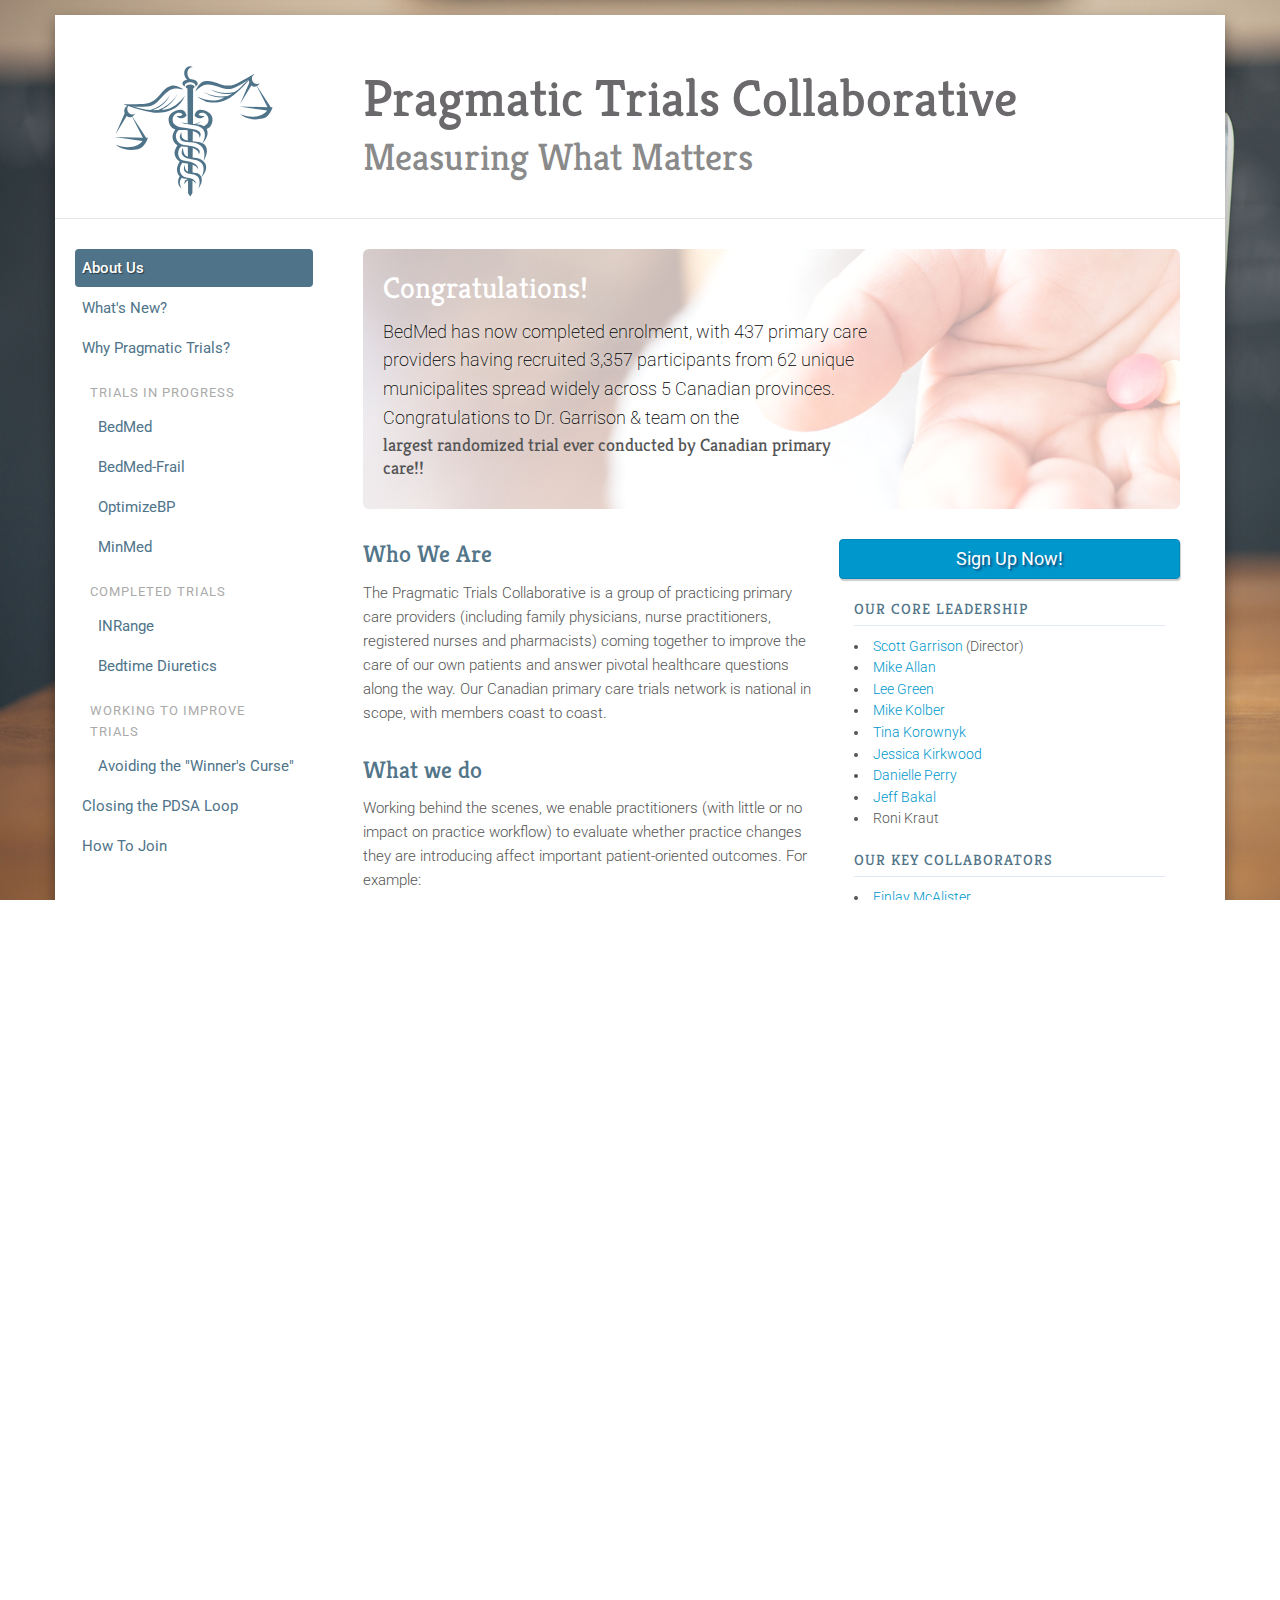
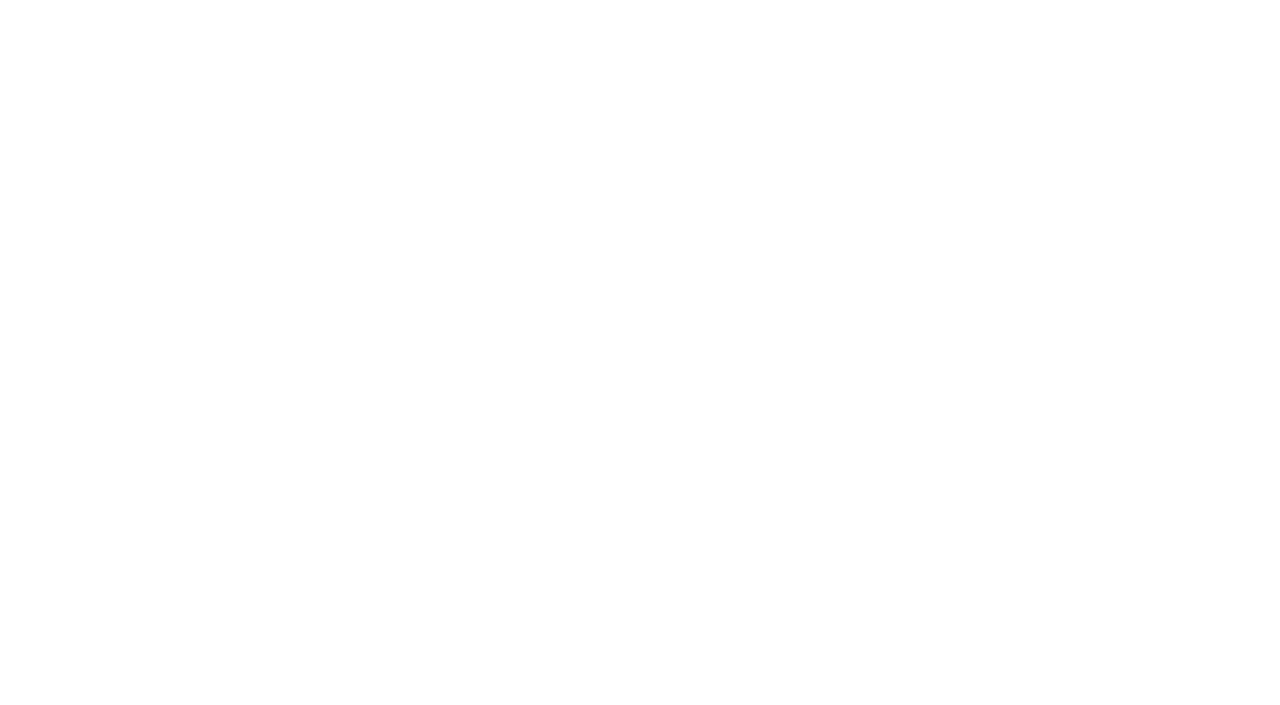
==== index.html @ c0966b06 "Update index.html" ====
<!DOCTYPE html>
<html lang="en">
  <head>
    <meta charset="utf-8">
    <meta http-equiv="X-UA-Compatible" content="IE=edge">
    <meta name="viewport" content="width=device-width, initial-scale=1">
    <title>Pragmatic Trials Collaborative</title>
    <meta name="description" content="A western Canadian group of primary care providers collaborating on pragmatic trials to evaluate practice changes on patient-oriented outcomes" />
    <meta name="author" content="Enhancing Alberta Primary Care Networks (EnACt)" />
    <link rel="shortcut icon" type="image/ico" href="/images/icon.ico" />
    <link href="https://maxcdn.bootstrapcdn.com/bootstrap/3.3.6/css/bootstrap.min.css" rel="stylesheet" media="screen">
    <link href="https://maxcdn.bootstrapcdn.com/font-awesome/4.6.3/css/font-awesome.min.css" rel="stylesheet" media="screen">
    <!--[if lt IE 9]>
      <script src="http://html5shiv.googlecode.com/svn/trunk/html5.js"></script>
      <script src="https://cdnjs.cloudflare.com/ajax/libs/respond.js/1.4.2/respond.min.js" integrity="sha512-qWVvreMuH9i0DrugcOtifxdtZVBBL0X75r9YweXsdCHtXUidlctw7NXg5KVP3ITPtqZ2S575A0wFkvgS2anqSA==" crossorigin="anonymous" referrerpolicy="no-referrer"></script>
    <![endif]-->
    <link href='https://fonts.googleapis.com/css?family=Roboto:400,700,500,300italic,400italic,500italic,700italic,300,200' rel='stylesheet' type='text/css'>
    <link href='https://fonts.googleapis.com/css?family=Kreon:400,300,700' rel='stylesheet' type='text/css'>
    <link href='/css/pragmatic.css' rel='stylesheet' type='text/css' media="screen,print">
    <link href='/css/pragmatic-print.css' rel='stylesheet' type='text/css' media="print">
  </head>
  <body>
    <div class="container">
      <div class="row header">
        <div class="logo col-sm-4 col-md-3">
          <img src="/images/caduceus.svg" />
        </div>
        <div class="col-sm-8 col-md-9">
          <h1>Pragmatic Trials&nbsp;Collaborative</h1>
          <h2>Measuring&nbsp;What&nbsp;Matters</h2>
        </div>
      </div>
      <div class="row">
        <div class="nav col-md-3 col-sm-4">
          <nav>
            <ul>
              <li class=" active"><a href="/">About Us</a></li>
              <li class=""><a href="/new/">What's New?</a></li>
              <li class=""><a href="/what/">Why Pragmatic Trials?</a></li>
              <li class="section-label">Trials In Progress</li>
              <li class="section-sub"><a href="/bedmed/">BedMed</a></li>
              <li class="section-sub"><a href="/bedmed-frail/">BedMed-Frail</a></li>
              <li class="section-sub"><a href="/optimizebp/">OptimizeBP</a></li>
              <li class="section-sub"><a href="/minmed/">MinMed</a></li>
              <li class="section-label">Completed Trials</li>
              <li class="section-sub"><a href="/inrange/">INRange</a></li>
              <li class="section-sub"><a href="/bedtime-diuretics/">Bedtime Diuretics</a></li>
              <li class="section-label">Working to Improve Trials</li>
              <li class="section-sub"><a href="/avoiding-the-curse/">Avoiding the &quot;Winner's Curse&quot;</a></li>
              <li class=""><a href="/pdsa/">Closing the PDSA Loop</a></li>
              <li class=""><a href="/join/">How To Join</a></li>
            </ul>
          </nav>
        </div>


        <div class="col-md-9 col-sm-8 content">
          <div class="row success">
            <div class="jumbotron">
              <h2>Congratulations!</h2>
              <p>BedMed has now completed enrolment, with 437 primary care providers having recruited 3,357 participants from 62 unique municipalites spread widely across 5 Canadian provinces. Congratulations to Dr. Garrison &amp; team on the <h4><strong>largest randomized trial ever conducted by Canadian primary care!!</strong></h4></p>
            </div>
          </div>
          <div class="row">
            <div class="col-md-7 pull-left" style="padding-left: 0">
              <h3>Who We Are</h3>
              <p>The Pragmatic Trials Collaborative is a group of practicing primary care providers (including family physicians, nurse practitioners, registered nurses and pharmacists) coming together to improve the care of our own patients and answer pivotal healthcare questions along the way. Our Canadian primary care trials network is national in scope, with members coast to coast.</p>
            </div>

            <div class="col-md-5 leadership pull-right">
              <div class="contact-button-wrap row">
                <a href="https://redcap.link/join_pragmatic_trials" target="ptc-contact" class="contact-button btn btn-info">Sign Up Now!</a>
              </div>
              <div class="link-list">
                <h3>Our Core Leadership</h3>
                <ul>
                  <li><a href="https://www.ualberta.ca/public-health/about/faculty-staff/adjunct-emeritus-faculty/garrison">Scott Garrison</a> (Director)</li>
                  <li><a href="https://peerevidence.ca/about-us/">Mike Allan</a></li>
                  <li><a href="http://www.med.ualberta.ca/about/people/lee-green">Lee Green</a></li>
                  <li><a href="http://www.med.ualberta.ca/about/people/michael-kolber">Mike Kolber</a></li>
                  <li><a href="http://www.med.ualberta.ca/about/people/tina-korownyk">Tina Korownyk</a></li>
                  <li><a href="https://peerevidence.ca/about-us/">Jessica Kirkwood</a></li>
                  <li><a href="https://peerevidence.ca/about-us/">Danielle Perry</a></li>
                  <li><a href="https://ca.linkedin.com/in/jeffbakal">Jeff Bakal</a></li>
                  <li>Roni Kraut</li>
                </ul>
              </div>
              <div class="link-list">
                <h3>Our Key Collaborators</h3>
                <ul>
                  <li><a href="https://thecvc.ca/about-us/bio/finlay-mcalister/" target="_blank">Finlay McAlister</a></li>
                  <li><a href="https://www.med.ualberta.ca/about/people/raj-padwal" target="_blank">Raj Padwal</a></li>
                  <li><a href="http://pharmsci.ubc.ca/directory/james-p-mccormack" target="_blank">James McCormack</a></li>
                  <li><a href="https://cpcssn.ca/regional-networks-2/manitoba/" target="_blank">Alex Singer</a></li>
                  <li><a href="http://umanitoba.ca/faculties/health_sciences/medicine/units/chs/faculty_and_staff/8714.html" target="_blank">Alan Katz</a></li>
                  <li><a href="https://chspr.ubc.ca/about/people/core-faculty/sabrina-wong/" target="_blank">Sabrina Wong</a></li>
                  <li><a href="https://chspr.ubc.ca/about/people/core-faculty/kim-mcgrail/" target="_blank">Kimberlyn McGrail</a></li>
                  <li><a href="https://www.dfcm.utoronto.ca/content/braden-oneill" target="_blank">Braden O'Neill</a></li>
                  <li><a href="https://www.dfcm.utoronto.ca/content/michelle-greiver" target="_blank">Michelle Greiver</a></li>
                </ul>
              </div>
              <div class="link-list">
                <h3>Our Partners</h3>
                <ul>
                  <li><a href="https://www.acfp.ca/" target="_blank">Alberta College of Family Physicians</a></li>
                  <li><a href="https://therapeuticseducation.org/about-tec/" target="_blank">Best Science Medicine</a></li>
                  <li><a href="http://hypertension.cochrane.org/" target="_blank">Cochrane Hypertension Review Group</a></li>
                  <li><a href="http://primarycareresearch.ca/" target="_blank">EnACt</a></li>
                  <li><a href="https://ualberta.ca/" target="_blank">University of Alberta</a></li>
                  <li><a href="http://www.ucalgary.ca/" target="_blank">University of Calgary</a></li>
                  <li><a href="http://www.vchri.ca/" target="_blank">Vancouver Coastal Health Research Institute</a></li>
                  <li><a href="https://peerevidence.ca/" target="_blank">PEER</a></li>
                  <li><a href="http://www.arcnetwork.ca/" target="_blank">ARC</a></li>
                  <li><a href="http://www.iccer.ca/" target="_blank">ICCER</a></li>
                  <li><a href="https://www.albertahealthservices.ca/" target="_blank">Alberta Health Services</a></li>
                </ul>
              </div>
            </div>
            <div class="col-md-7" style="padding-left: 0">
              <h3>What we do</h3>
              <p>Working behind the scenes, we enable practitioners (with little or no impact on practice workflow) to evaluate whether practice changes they are introducing affect important patient-oriented outcomes. For example:</p>
              <ul>
                <li>Does reducing polypharmacy in older adults lessen mortality? ...&nbsp;or prolong independence?</li>
                <li>Does changing blood pressure medication to bedtime reduce heart attacks and strokes? (A single study that needs confirmation suggests a better than 50% reduction in cardiovascular events if blood pressure meds are taken at bedtime)</li>
                <li>Should we be treating according to home blood pressures? (Instead of office readings)</li>
              </ul>
            </div>
          </div>

          <div class="row">
            <h3>How we do it</h3>
            <p>The outcomes that matter to patients and providers  (e.g. death, nursing home admission, hospitalization, hip fracture, stroke) are already reliably collected and held in electronic Ministry of Health databases. We have an arrangement with the Alberta SPOR Support Unit's data platform to analyse such outcomes (for consenting patients and providers in Alberta) and we are working on a similar partnership with government in other provinces. This removes the burden of data collection from care providers. We additionally perform (behind the scenes) all patient dialog, consenting and treatment allocation so that the health care team need only focus on implementing and managing the intervention. How this works is best demonstrated by example.</p>
          </div>

          <div class="row">
            <div class="example">
              <h4><strong>Example:</strong> Timing of Blood Pressure (BP) Medication</h4>
              <h5>(Is it true that taking BP meds at bedtime reduces mortality?)</h5>
              <hr />
              <ol class="steps">
                <li>We assist primary care providers by providing patient information which:
                  <ol>
                    <li>Describes what is known about the timing of blood pressure medication</li>
                    <li>Lets them know their provider is contemplating making this practice change; and</li>
                    <li>Provides OUR contact number for more information if patients are interested in being part of their provider's evaluation group.</li>
                  </ol>
                </li>
                <li>We dialog with interested patients, ensure they are eligible, and obtain written consent.</li>
                <li>Patients make a regular BP follow-up appointment with their provider and we allocate them beforehand to either 1) change to bedtime antihypertensive use, or 2) delay making that change (i.e. continue with AM medication use) until the evaluation period is finished.</li>
                <li>The primary care provider is told of the allocation when they enter the exam room. They make any necessary medication changes and follow-up as appropriate.</li>
                <li>Ministry of Health data is accessed at a later date (e.g. 2 years later) to determine differences in outcomes such as mortality / hospitalization / stroke / MI / hip fracture / and nursing home admission.</li>
              </ol>
            </div>

            <h4>It’s really that simple!</h4>
          </div>
        </div>
      </div>
    </div>
    <br /><br />
  </body>
</html>
---- css/pragmatic.css ----
html {
    height  : 100%;
    overflow: hidden;
}

body {
    height  : 100%;
    overflow: auto;
}

.success .jumbotron a {
    /*color: #cef1ff;*/
}

.success .jumbotron {
    background-image: url("/images/pills.jpg");
    background-position: 50% 20%;
    background-size: cover;
    padding-bottom: 20px;
    padding: 20px 38% 20px 20px;
    /*box-shadow: 0 -3px 4px 0 rgba(0, 30, 50, 0.2) inset;*/
}

.success .jumbotron > p {
    font-size: 18px;
    color: #000;
    text-shadow: none;
    text-shadow: 1px 1px 5px rgba(255, 255, 255, 0.8);
    /*1px 1px 1.5px rgba(0, 0, 0, 1.0);*/
    margin-bottom: 0;
}

.success .jumbotron > h2 {
    color: #fff;
    /*text-shadow: 1px 1px 1px rgba(0, 0, 0, 0.8);*/
}

.success .jumbotron > h2 > a {

    /*color: #4F748A;*/
    color: #6c696d
    /*text-shadow: 0 0 3px rgba(0, 0, 0, 1.0);*/
/*text-shadow: none;*/
}
.success .jumbotron > h2 > a:hover {
    /*color: #d7f5ff;*/
}

div.coming-soon {
  padding: 2em 1em;
  text-align: center;
}

div.coming-soon > img {
  margin-top: 1em;
  -webkit-box-shadow: 4px 6px 7px 0px rgba(50, 50, 50, 0.3);
  -moz-box-shadow:    4px 6px 7px 0px rgba(50, 50, 50, 0.3);
  box-shadow:         4px 6px 7px 0px rgba(50, 50, 50, 0.3);
}

body {
    color: #555555;
    font-family: "Roboto","Helvetica Neue",Helvetica,Arial,sans-serif;
    font-size: 15px;
    line-height: 1.6;
    font-weight: 300;
    letter-spacing: 0;

    background-color: #fff;
    background-position: 0% 0%;
    background-attachment: fixed;
    background-size: cover;
}

h1, h2, h3, h4, h5, .header {
  font-family: 'Kreon',Serif;
  line-height: 1.3;
}
h1 {
    font-size: 42px;
}

.content-title > h6 {
    margin-top: 0;
}

h1, h2, h3 {
  color: #527589;
}
strong {
    font-weight: 400;
}
span.block {
    display: block;
    padding-left: 10px;
}
.container {
    margin-top: 15px;
    padding-top: 0;
}

.container > .row {
    padding-top: 2em;
    background-color: #fff;
}

.content {
    padding-bottom: 2em;
    margin-bottom: 3em;
}

a {
    color: #0097cc;
    text-decoration: none;
}

.brand {
    margin-bottom: 30px;
    text-align: left;
}

.logo > img {
    height: 90%;
    max-height: 150px;
    width: auto;
}

li.section-sub {
    margin-left: 16px;
}

.section-label, h6 {
    color: #aaa;
    font-size: 85%;
    font-weight: normal;
    letter-spacing: 1px;
    margin-bottom: 10px;
    text-transform: uppercase;
}
.section-label {
    padding-right: 15px;
    padding-left: 15px;
    margin-bottom: 5px;
}

nav li {
    list-style: outside none none;
    display: block;
    position: relative;
}

nav > ul {
    list-style: outside none none;
    margin-bottom: 0;
    padding-left: 0;
    padding-right: 20px;
}

nav > ul > li + li {
    margin-top: 2px;
}

nav > ul > li + li.section-label {
    margin-top: 16px;
}

nav > ul > li > a {
    display: block;
    padding: 7px;
    position: relative;
    border-radius: 4px;
    font-weight: 400;
    font-family: 'Roboto', sans-serif;
    color: #4F748A;
}

nav > ul > li.active > a, nav > ul > li.active > a:hover {
    font-weight: 500;
    background-color: #4F748A;
    color: #ffffff;
    text-shadow: 1px 1px 1px rgba(0,0,0,0.5);
}

nav > ul > li > a:hover, nav > ul > li > a:focus {
    outline: 0;
    background-color: #e1e9f7;
    text-decoration: none;
    color: #4F748A;
}

accr {
    border-bottom: 1px #4F748A dotted;
}

.nav {
    padding-left: 20px;
    padding-bottom: 4em;
}


.contact-button {
    background-color: #0097cc;
    text-shadow: 2px 2px 2px #105080;
    border: 1px #0088bb solid;
    display: block;
    font-size: 120%;
    /*border-radius: 12px;*/
-webkit-box-shadow: 1px 2px 1px 0px rgba(0, 0, 0, 0.2);
-moz-box-shadow:    1px 2px 1px 0px rgba(0, 0, 0, 0.2);
box-shadow:         1px 2px 1px 0px rgba(0, 0, 0, 0.2);
}

/*################### content #######################*/

h2 {
    font-size: 30px;
    color: inherit;
    font-weight: 400;
}

hr {
    box-sizing: content-box;
    height: 0;
    -moz-border-bottom-colors: none;
    -moz-border-left-colors: none;
    -moz-border-right-colors: none;
    -moz-border-top-colors: none;
    border-color: #eeeeee -moz-use-text-color -moz-use-text-color;
    border-image: none;
    border-style: solid none none;
    border-width: 1px 0 0;
    margin-bottom: 21px;
    margin-top: 21px;
}

.content-title > h2 {
    margin-top: 0;
}
.content-title > hr {
    margin-top: 10.5px;
}
.content {
    padding-left: 30px;
    padding-right: 60px;
}

.col-md-7 > ul > li {
    padding: 0.5em 0;
}


ol.steps {
    counter-reset: item;
    list-style-type: none;
    padding-left: 12px;
}

ol.steps ol {
    padding-left: 72px;
}

ol.steps > li:before {
    content: 'Step ' counter(item, decimal) '. ';
    counter-increment: item;
    font-weight: 700;
    font-size: 80%;
}

.header {
    margin-top: 0;
    background-color: transparent;
    padding-top: 24px;
    padding-bottom: 20px;
    margin-bottom: 0;
    border-bottom: 1px #e5e5e5 solid;

}

.header .container > .row {
    background-color: #fff;
    padding-bottom: 24px;
    padding-top: 24px;
}

.header > .row {
    padding-bottom: 24px;
    border-bottom: 1px #eee solid;
}

.header h1, .header h2 {
    text-shadow: 1px 1px 3px rgba(255, 255, 255, 0.9);
}

.header h1 {
    color: #6c696d;
    margin-bottom: 0;
}

.header h2 {
    color: #8a8a8a;
    margin-top: 0;
}

.logo {
    text-align: center;
    padding-right: 30px;
}

.logo img {
    width: 65%;
    height: auto;
    margin-top: 20px;
}

sup {
    font-size: 80%;
    font-weight: bold;
    padding: 0 4px 0 2px;
}

sup > a {
    color: #0097cc;
}

.steps > li {
    margin-bottom: 10px;
}
.steps > li li {
    margin-top: 5px;
}

.references {
    margin-top: 3em;
    padding-top: 0.5em;
    border-top: 1px #eee solid;
}

.references {
    font-size: 90%;
}
.references em {
    font-weight: 300;
}
.references li {
    margin-bottom: 6px;
}
.references h5 {
    font-size: 15px;
}

.example {
    padding: 12px 20px 6px 20px;
    margin: 12px 32px 32px 32px;
    background-color: #f9f9f9;
    border-radius: 6px;
    border-bottom: 1px #ddd solid;
    border-right: 1px #ddd solid;
}
h4 { margin-top: 20px; }
p.contact { margin: 15px 15px 30px 30px; font-size: 120%; }


.row:first-child > h1:first-child,
.row:first-child > h2:first-child,
.row:first-child > h3:first-child,
.row:first-child > h4:first-child,
.row > div:first-child > h1, .row > div:first-child > h2, .row > div:first-child > h3, .row > div:first-child > h4
{
    padding-top: 0;
    margin-top: 0;
}

.leadership li {
    list-style-position: inside;
}

.leadership li a {

}

.leadership ul {
    padding-left: 0;
    margin-bottom: 2em;
    font-size: 90%;
}
.leadership ul:last-child {
    margin-bottom: 0;
}

.leadership h3
{
    font-size: 100%;
    font-weight: normal;
    letter-spacing: 1px;
    margin-bottom: 10px;
    text-transform: uppercase;
    border-bottom: 1px #e1e9f7 solid;
    padding-bottom: 6px;
}

.content-title p.big {
    font-size: 110%;
}


.media-object {
    border: 1px #ccc solid;
}

.team-photo > img {
    width: 100%;
    height: auto;
}

@media (min-width: 768px) {
    body {
        background-image: url('/images/background.jpg');
    }

    .media {
        width: 80%;
        margin-left: 10%;
    }

    .container {
        -webkit-box-shadow: 0px 6px 14px 0px rgba(0, 0, 0, 0.4);
        -moz-box-shadow:    0px 6px 14px 0px rgba(0, 0, 0, 0.4);
        box-shadow:         0px 6px 14px 0px rgba(0, 0, 0, 0.4);

    }
}

@media (max-width: 768px) {
    .container {
        margin-top: 0;
    }

    .container > .header {
        padding-top: 12px;
        padding-bottom: 12px;
    }
    .container > .header .logo img {
        margin-bottom: 12px;
    }
    .container > .row {
        padding-top: 20px;
    }

    .content {
        padding-right: 28px;
    }
}

@media (max-width: 992px) {
    .example {
        padding: 12px 6px 6px 6px;
        margin: 12px 6px 32px 6px;
    }
    .example > h4 > strong {
        display: block;
        font-size: 80%;
        margin-bottom: 6px;
    }
    .leadership {
        float: none !important;
    }
}


@media (min-width: 1200px) {
    .header h1 {
        font-size: 52px;
    }
    .header h2 {
        font-size: 38px;
    }


}


/*################### specific content #######################*/

.logo-header {
    text-align: left;
    /*padding-top: 1em 0 2em 0;*/
    padding-top: 2em;
}

.page-logo {
    height: 72px;
    width: auto;
    margin-top: 1rem;
}

#video-frame {
    margin: 1em auto 2em auto;
    border: 1px #ccc solid;
    width: 100%;
    height: 360px;
}

.logo-row {

}

.logo-row > img {
    width: 20%;
    height: auto;
    margin: 0 0 0 4%;
}


#bedmed-site {
    background-color: #003b7b;
    margin: 1.5em 0;
    border-radius: 6px;
    display: block;
    padding: 0 1em 0 1em;
}

#bedmed-site h4 {
    color: #fff;
    font-weight: 300;
    padding-bottom: 4px;
    display: block;
    padding-top: 8px;
}

#bedmed-site img {
    width: 100%;
    height: auto;
    border: 0;
    display: block;
}
---- css/pragmatic-print.css ----
body {
    background-image: none;
}

div.nav {
    display: none;
}

.container {
    box-shadow: none;
}

.jumbotron {
    display: none;
}

.header > div {
    display: inline-block;
}
.header > div.logo {
    width: 150px;
    padding-top: 0;
}

.leadership h3 {
    margin-top: 20px;
}

html, body {
    height: auto;
    overflow: auto;
}

.link-list {
    page-break-inside: avoid;
}

.header h1, .header h2 {
    margin: 0;
}
.header h1 {
    font-size: 42px;
    color: #6c696d;
}

.header h2 {
    color: #8a8a8a;
    font-size: 30px;
}
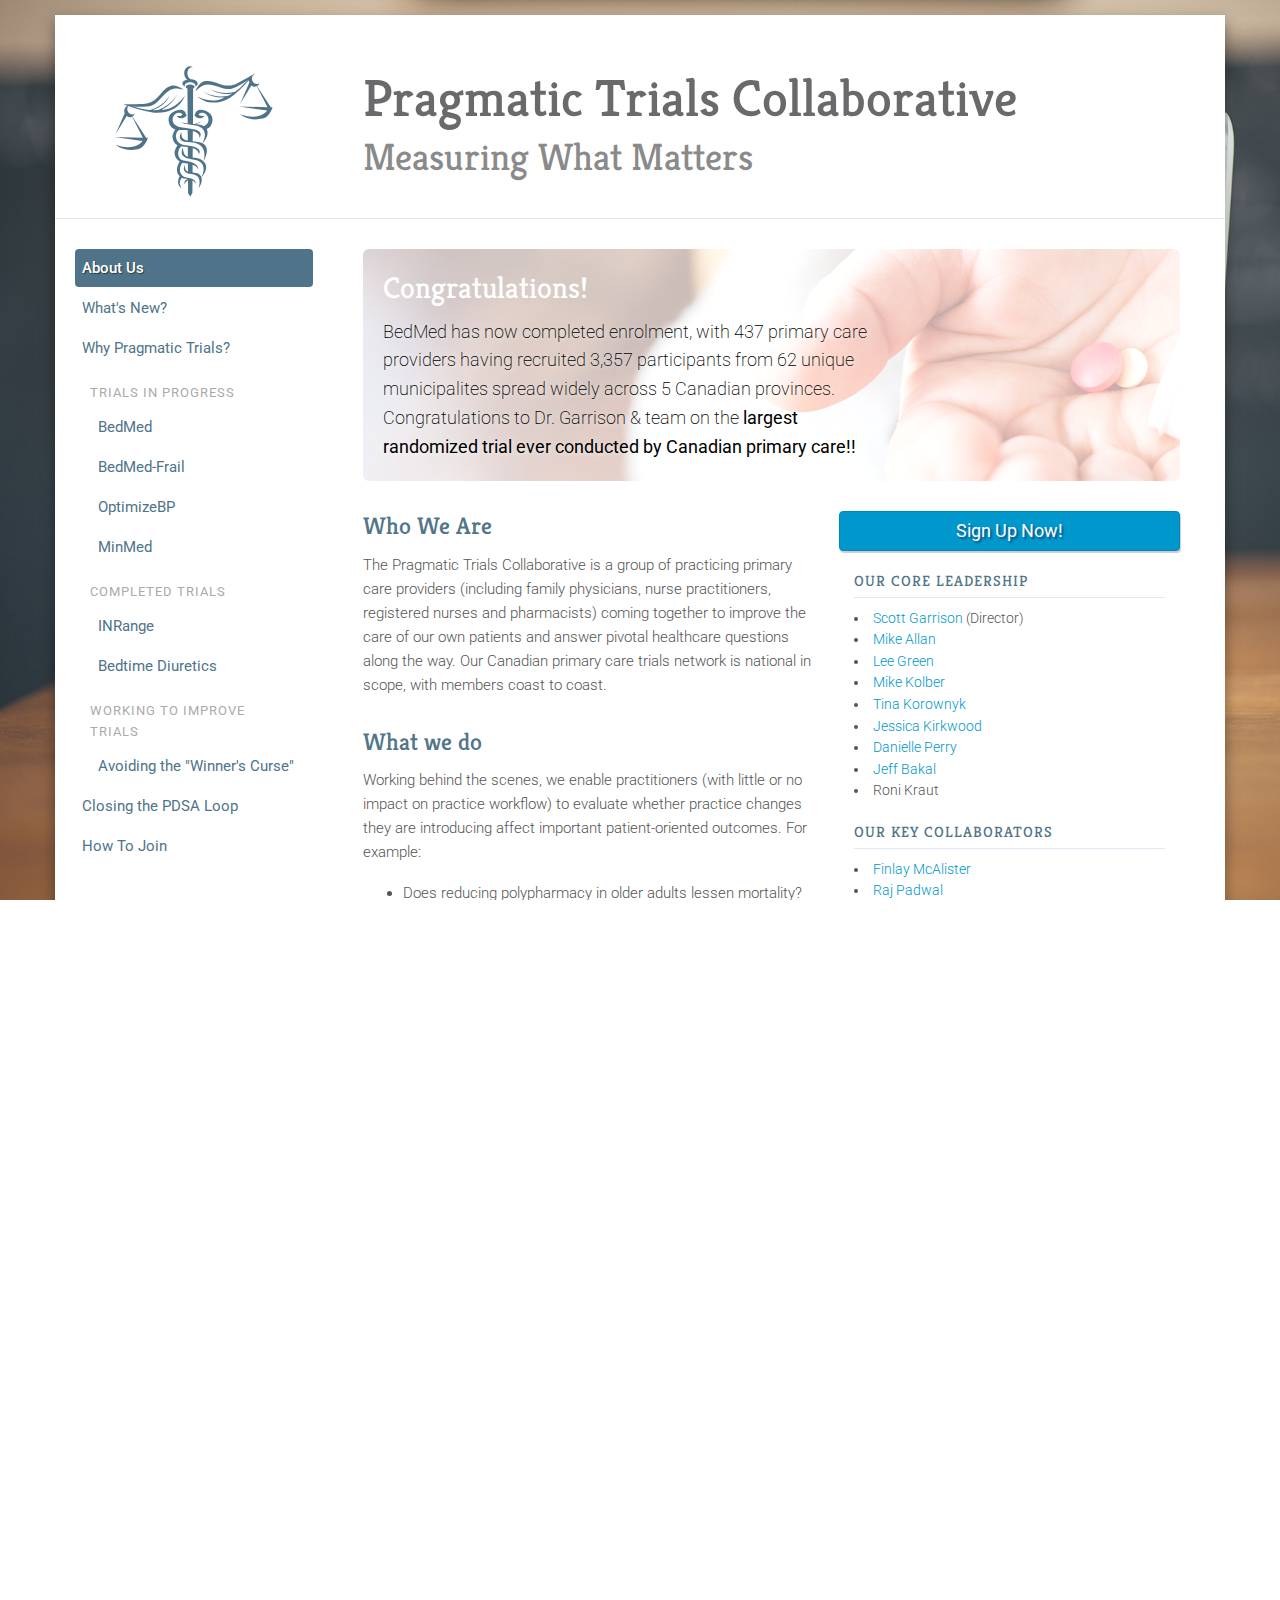
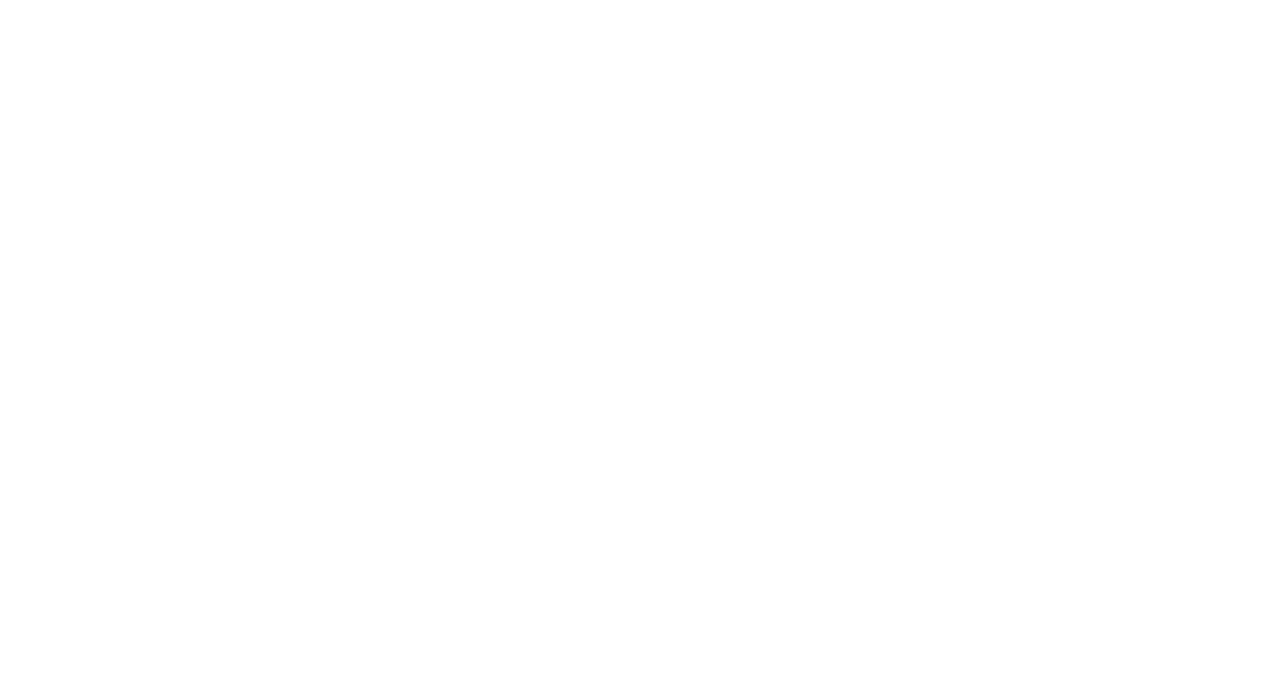
==== commit 7cae1975: "Update index.html" ====
--- a/index.html
+++ b/index.html
@@ -58,7 +58,7 @@
           <div class="row success">
             <div class="jumbotron">
               <h2>Congratulations!</h2>
-              <p>BedMed has now completed enrolment, with 437 primary care providers having recruited 3,357 participants from 62 unique municipalites spread widely across 5 Canadian provinces. Congratulations to Dr. Garrison &amp; team on the <h4><strong>largest randomized trial ever conducted by Canadian primary care!!</strong></h4></p>
+              <p>BedMed has now completed enrolment, with 437 primary care providers having recruited 3,357 participants from 62 unique municipalites spread widely across 5 Canadian provinces. Congratulations to Dr. Garrison &amp; team on the <strong>largest randomized trial ever conducted by Canadian primary care!!</strong></p>
             </div>
           </div>
           <div class="row">
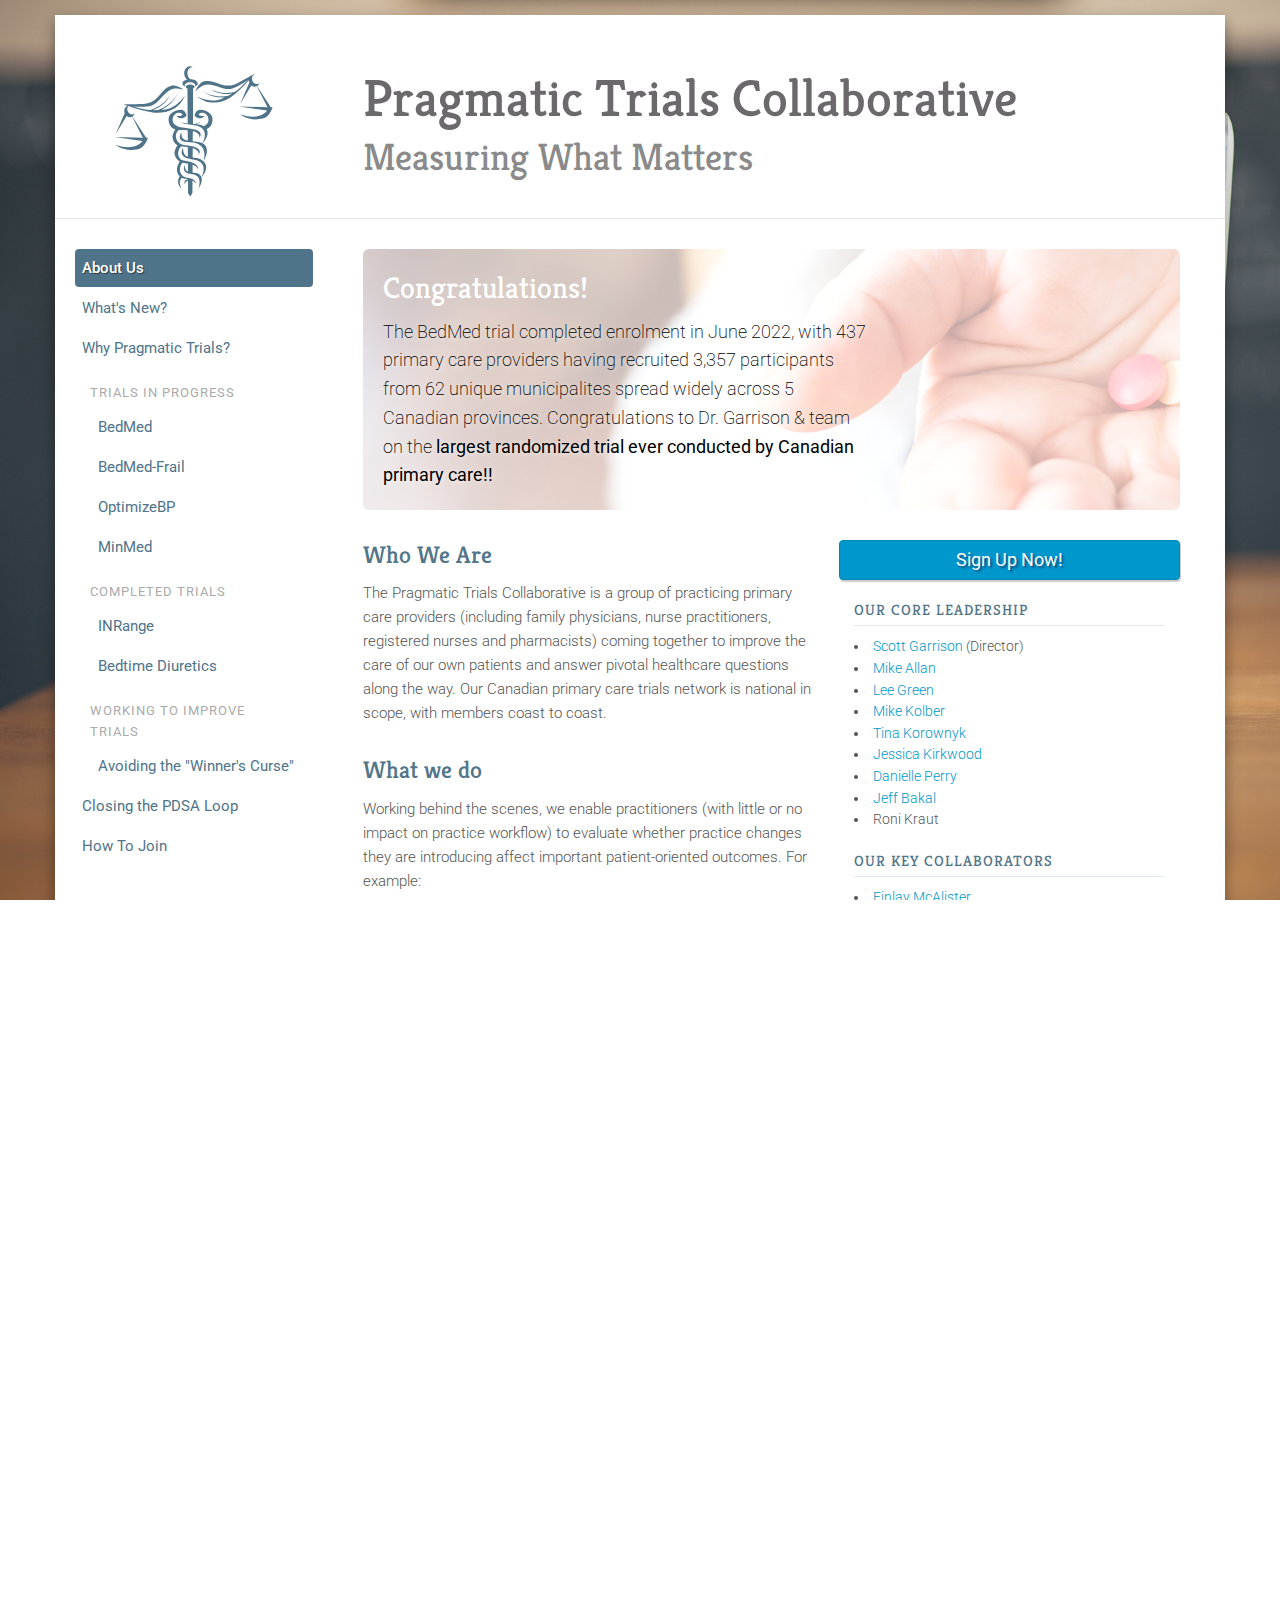
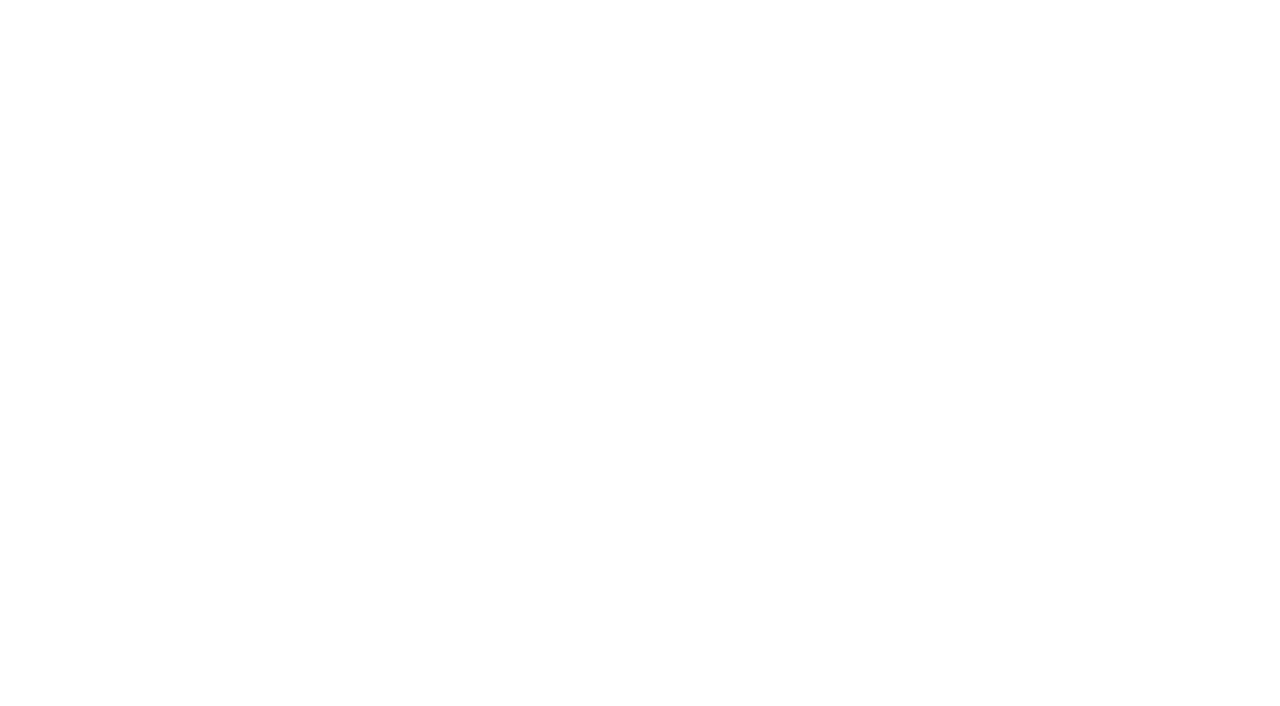
==== commit 890fe9e4: "Update index.html" ====
--- a/index.html
+++ b/index.html
@@ -58,7 +58,7 @@
           <div class="row success">
             <div class="jumbotron">
               <h2>Congratulations!</h2>
-              <p>BedMed has now completed enrolment, with 437 primary care providers having recruited 3,357 participants from 62 unique municipalites spread widely across 5 Canadian provinces. Congratulations to Dr. Garrison &amp; team on the <strong>largest randomized trial ever conducted by Canadian primary care!!</strong></p>
+              <p>The BedMed trial completed enrolment in June 2022, with 437 primary care providers having recruited 3,357 participants from 62 unique municipalites spread widely across 5 Canadian provinces. Congratulations to Dr. Garrison &amp; team on the <strong>largest randomized trial ever conducted by Canadian primary care!!</strong></p>
             </div>
           </div>
           <div class="row">
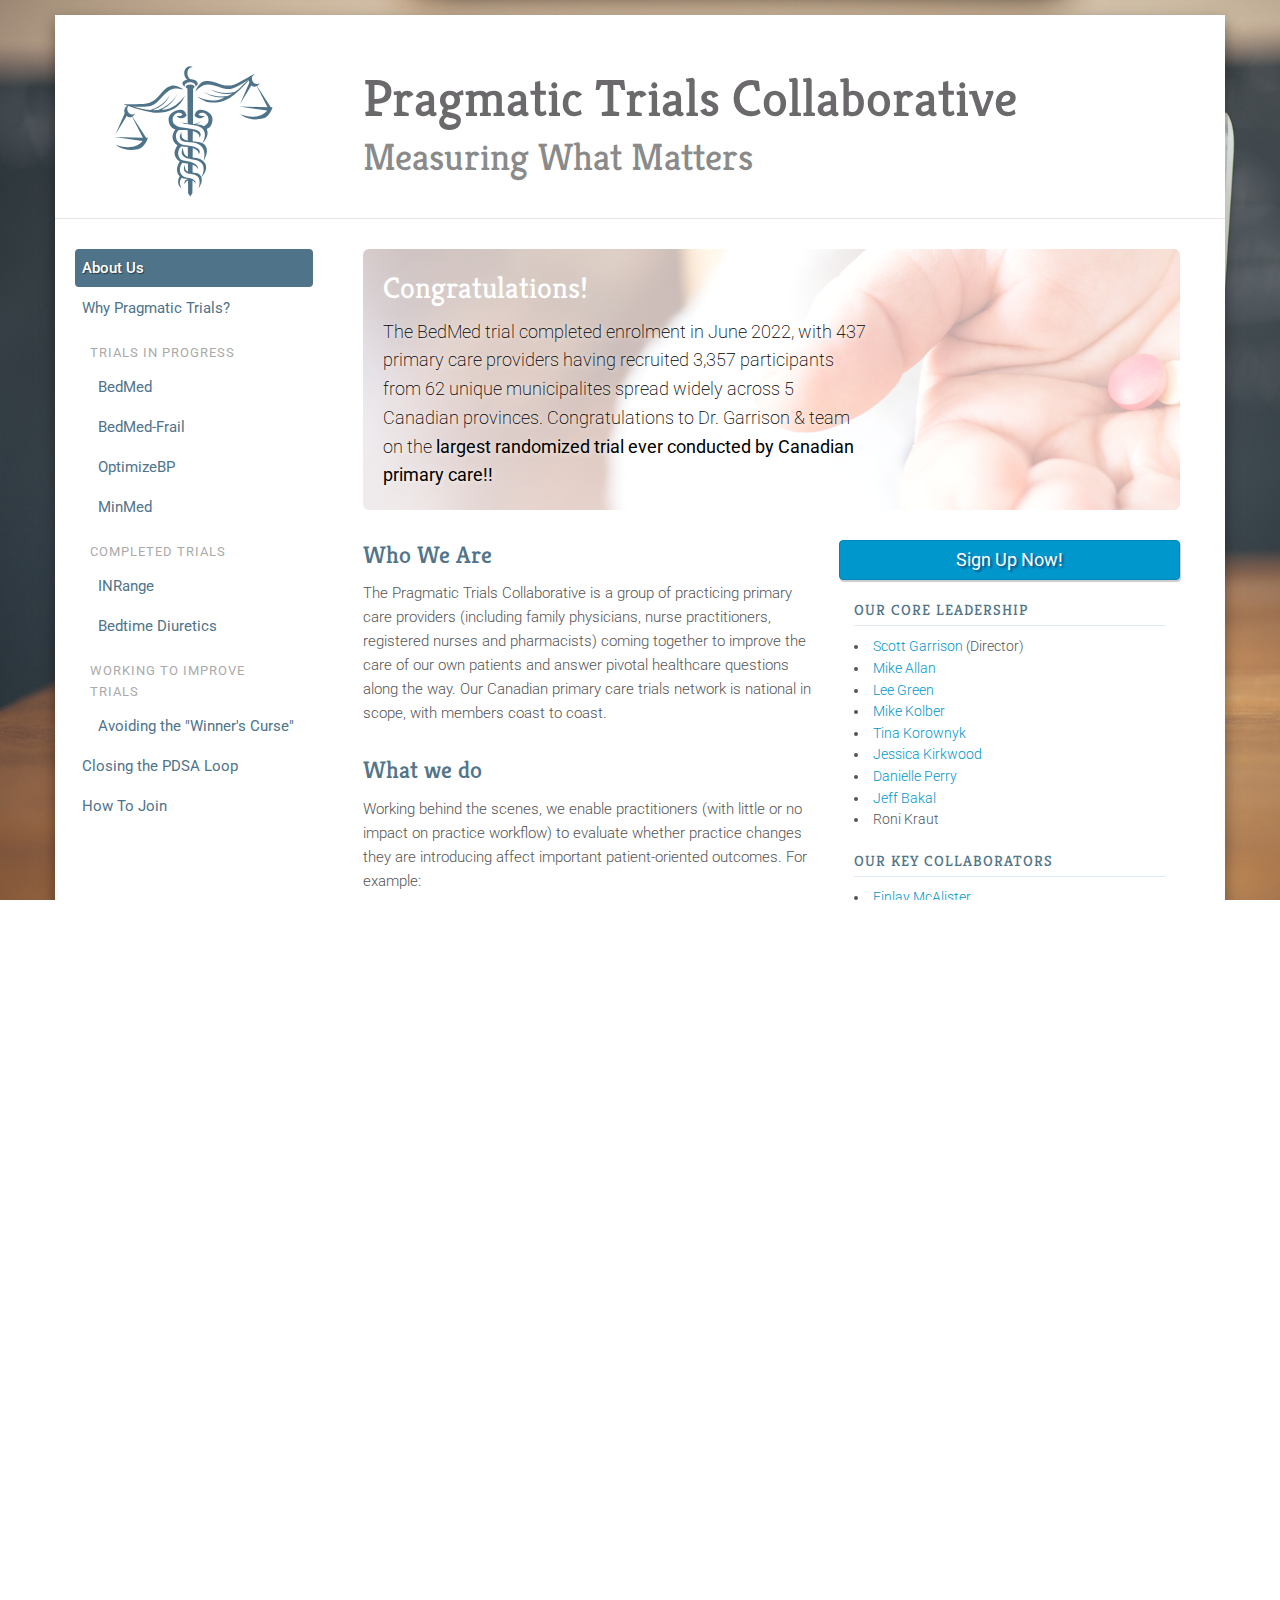
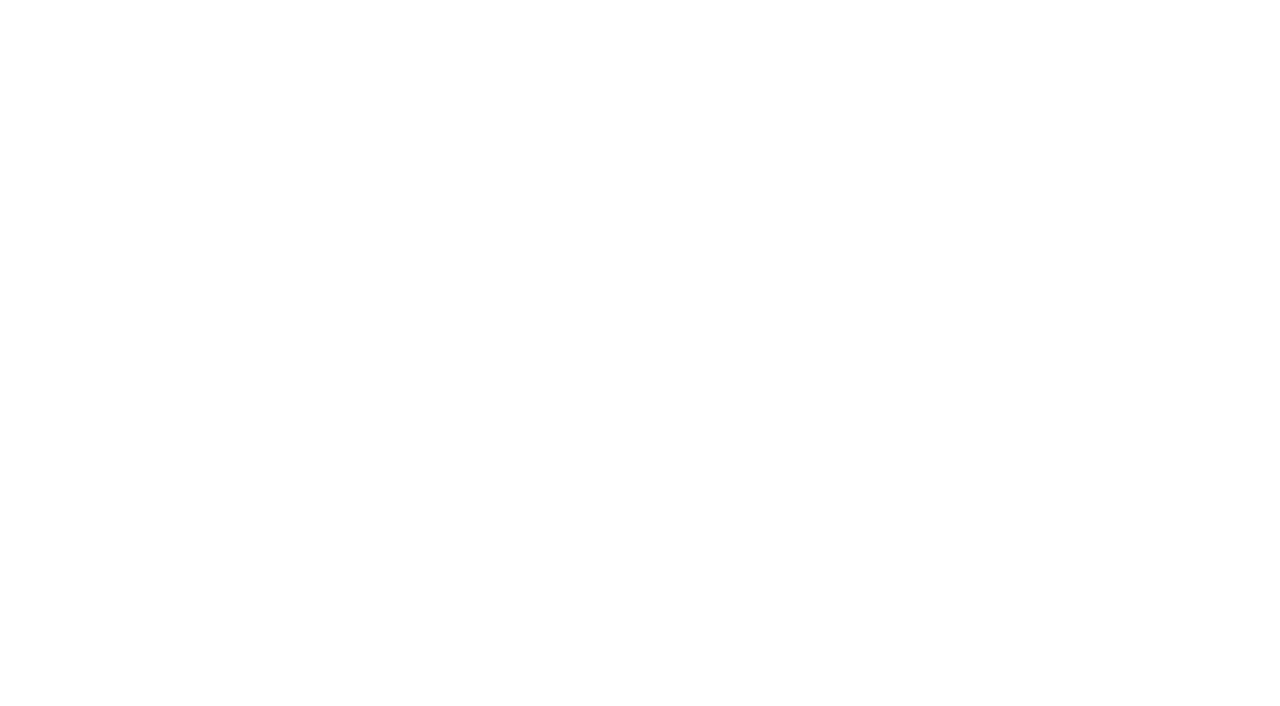
==== commit 0f95f193: "Removed "What's New" section." ====
--- a/index.html
+++ b/index.html
@@ -35,7 +35,6 @@
           <nav>
             <ul>
               <li class=" active"><a href="/">About Us</a></li>
-              <li class=""><a href="/new/">What's New?</a></li>
               <li class=""><a href="/what/">Why Pragmatic Trials?</a></li>
               <li class="section-label">Trials In Progress</li>
               <li class="section-sub"><a href="/bedmed/">BedMed</a></li>
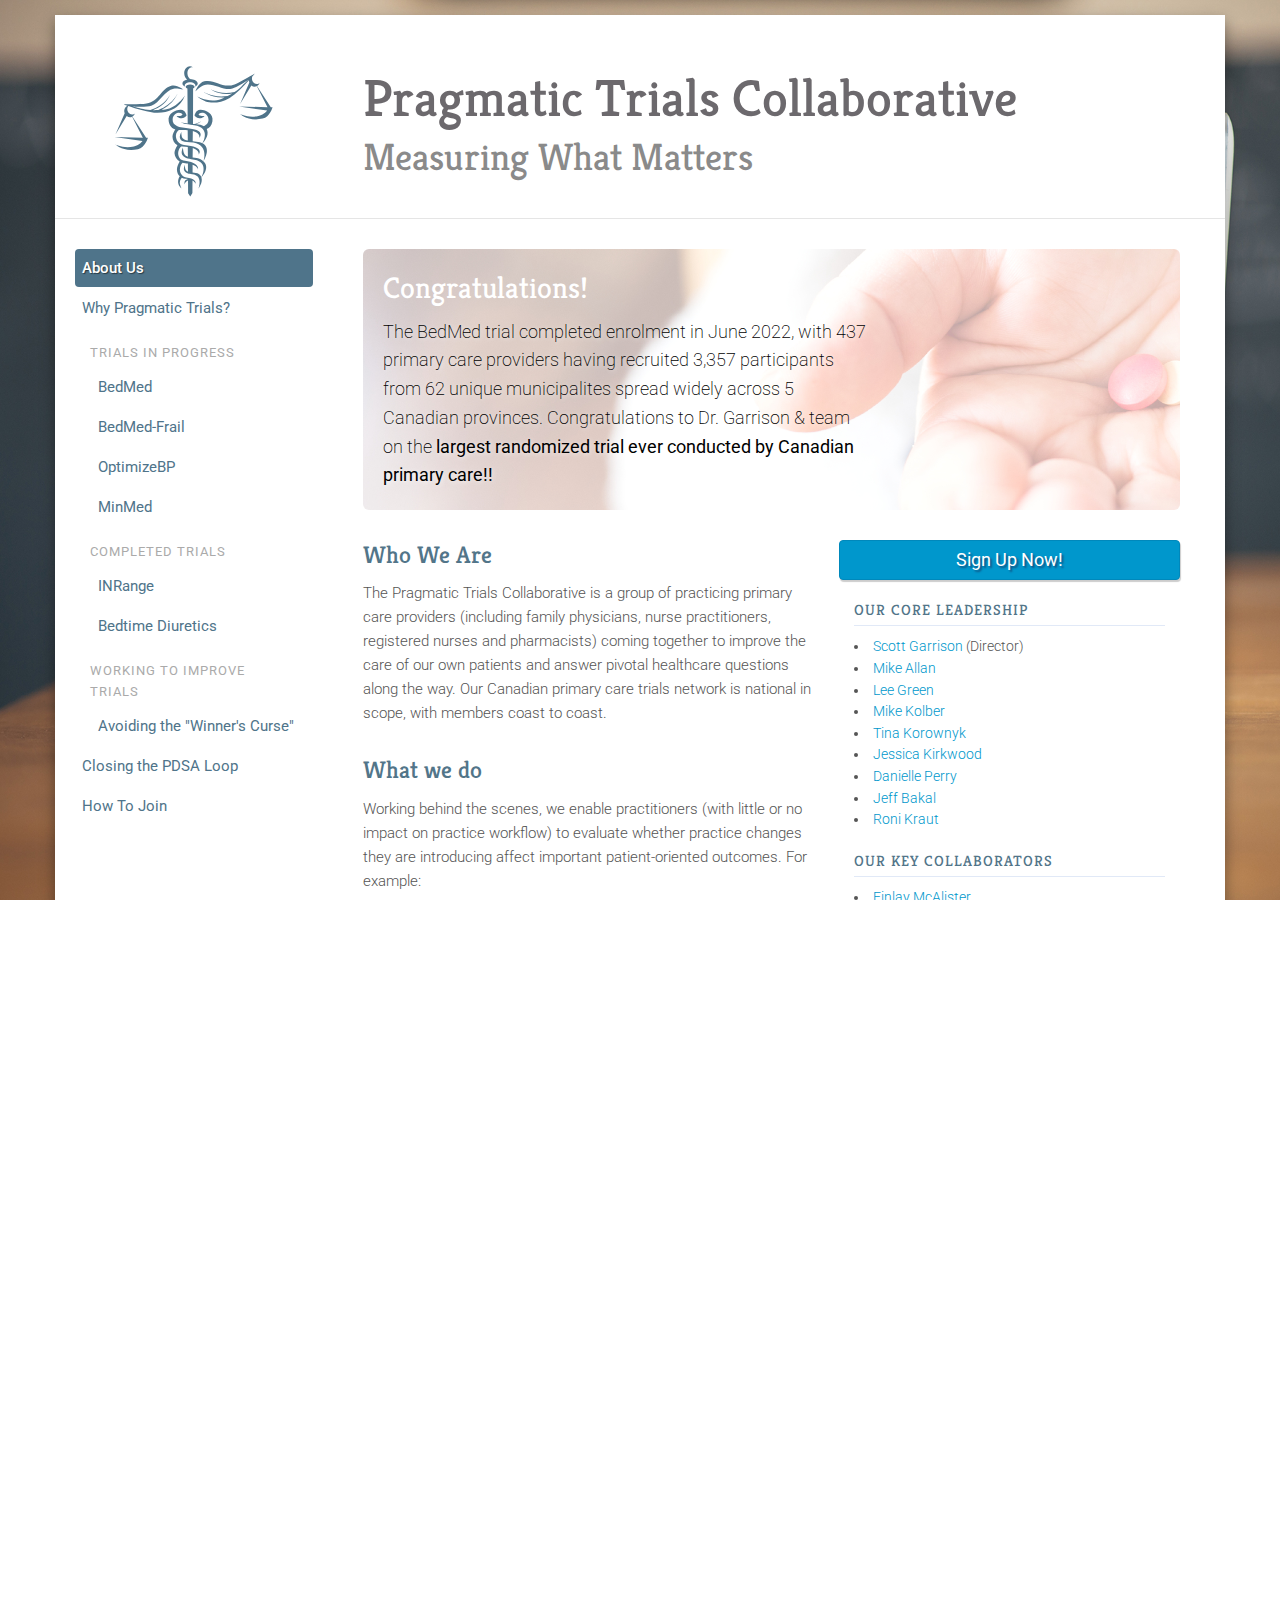
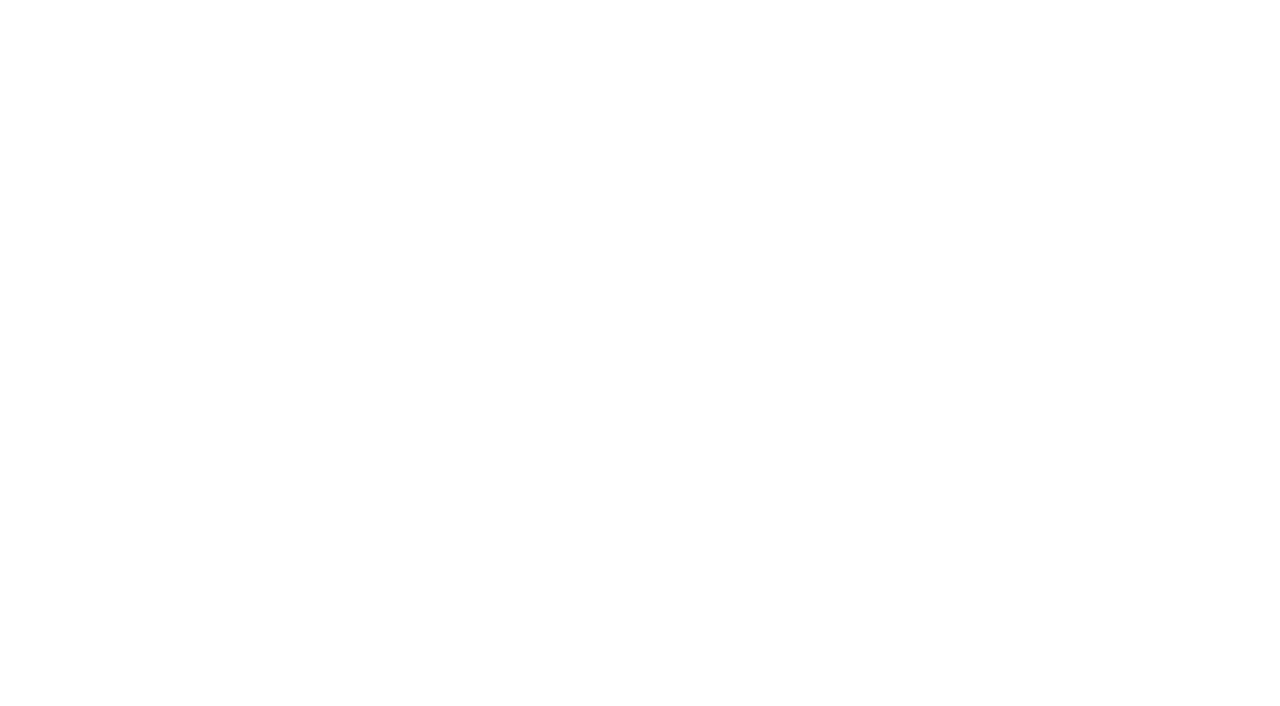
==== commit 8b929dd8: "Update index.html" ====
--- a/index.html
+++ b/index.html
@@ -73,15 +73,15 @@
               <div class="link-list">
                 <h3>Our Core Leadership</h3>
                 <ul>
-                  <li><a href="https://www.ualberta.ca/public-health/about/faculty-staff/adjunct-emeritus-faculty/garrison">Scott Garrison</a> (Director)</li>
-                  <li><a href="https://peerevidence.ca/about-us/">Mike Allan</a></li>
-                  <li><a href="http://www.med.ualberta.ca/about/people/lee-green">Lee Green</a></li>
-                  <li><a href="http://www.med.ualberta.ca/about/people/michael-kolber">Mike Kolber</a></li>
-                  <li><a href="http://www.med.ualberta.ca/about/people/tina-korownyk">Tina Korownyk</a></li>
+                  <li><a href="https://apps.ualberta.ca/directory/person/sgarriso">Scott Garrison</a> (Director)</li>
+                  <li><a href="https://fafm.cfpc.ca/michael-allan/">Mike Allan</a></li>
+                  <li><a href="https://apps.ualberta.ca/directory/person/lagreen">Lee Green</a></li>
+                  <li><a href="https://apps.ualberta.ca/directory/person/mkolber">Mike Kolber</a></li>
+                  <li><a href="https://fafm.cfpc.ca/dr-tina-korownyk/">Tina Korownyk</a></li>
                   <li><a href="https://peerevidence.ca/about-us/">Jessica Kirkwood</a></li>
                   <li><a href="https://peerevidence.ca/about-us/">Danielle Perry</a></li>
                   <li><a href="https://ca.linkedin.com/in/jeffbakal">Jeff Bakal</a></li>
-                  <li>Roni Kraut</li>
+                  <li><a href="https://apps.ualberta.ca/directory/person/rkraut">Roni Kraut</a></li>
                 </ul>
               </div>
               <div class="link-list">
